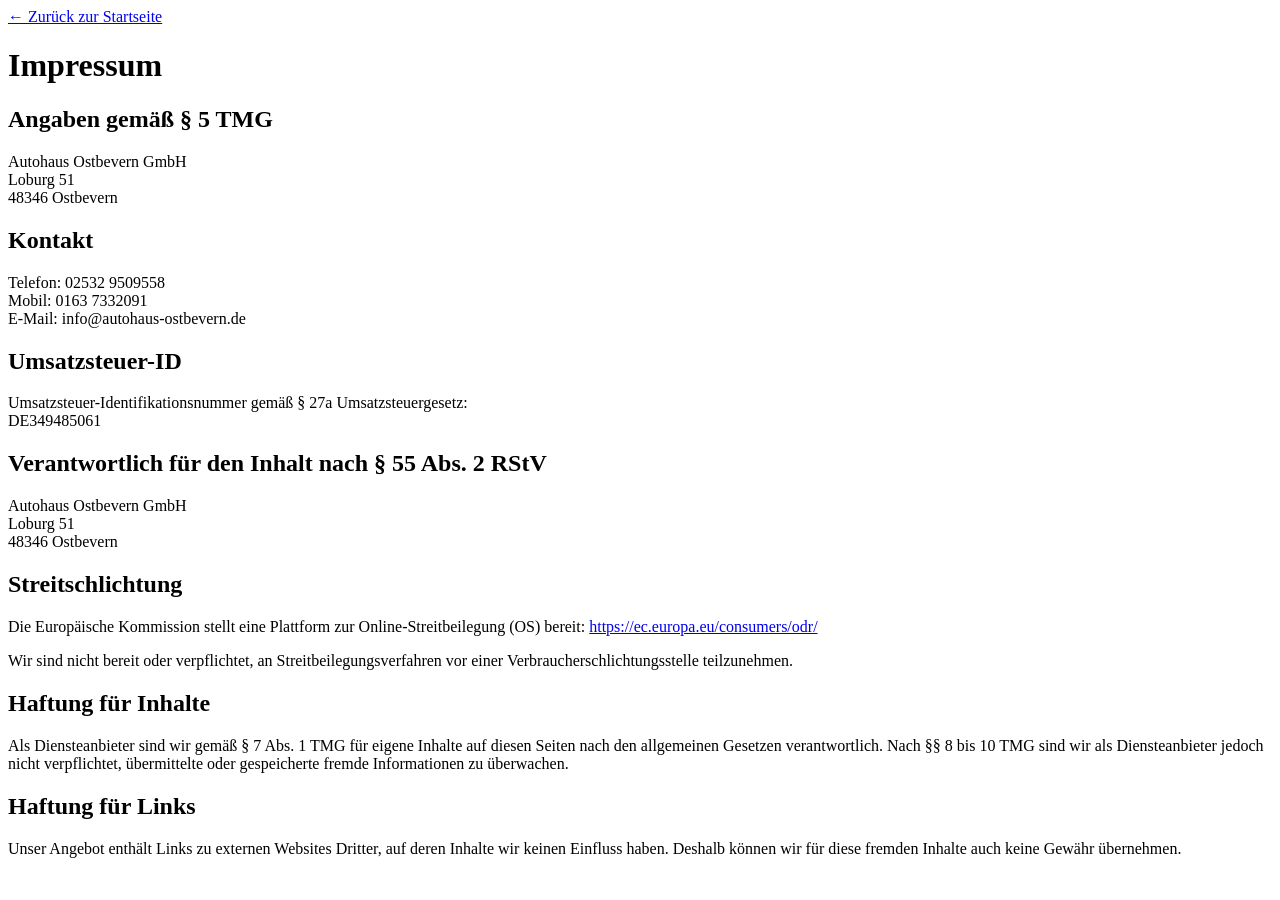
==== index.html @ 28ab373a "Add files via upload" ====
<!doctype html>
<html lang="de">
<head>
  <meta charset="UTF-8" />
  <meta name="viewport" content="width=device-width, initial-scale=1.0" />
  <title>Impressum | Autohaus Ostbevern</title>
  <meta name="description" content="Impressum des Autohaus Ostbevern GmbH." />
  <link rel="stylesheet" href="style.css" />
</head>
<body>
  <main>
    <div class="container legal">
      <a href="index.html" class="back-link">← Zurück zur Startseite</a>
      <h1 class="text-gradient">Impressum</h1>

      <h2>Angaben gemäß § 5 TMG</h2>
      <p>Autohaus Ostbevern GmbH<br />Loburg 51<br />48346 Ostbevern</p>

      <h2>Kontakt</h2>
      <p>Telefon: 02532 9509558<br />Mobil: 0163 7332091<br />E-Mail: info@autohaus-ostbevern.de</p>

      <h2>Umsatzsteuer-ID</h2>
      <p>Umsatzsteuer-Identifikationsnummer gemäß § 27a Umsatzsteuergesetz:<br />DE349485061</p>

      <h2>Verantwortlich für den Inhalt nach § 55 Abs. 2 RStV</h2>
      <p>Autohaus Ostbevern GmbH<br />Loburg 51<br />48346 Ostbevern</p>

      <h2>Streitschlichtung</h2>
      <p>Die Europäische Kommission stellt eine Plattform zur Online-Streitbeilegung (OS) bereit:
        <a href="https://ec.europa.eu/consumers/odr/" target="_blank" rel="noopener noreferrer">https://ec.europa.eu/consumers/odr/</a>
      </p>
      <p>Wir sind nicht bereit oder verpflichtet, an Streitbeilegungsverfahren vor einer Verbraucherschlichtungsstelle teilzunehmen.</p>

      <h2>Haftung für Inhalte</h2>
      <p>Als Diensteanbieter sind wir gemäß § 7 Abs. 1 TMG für eigene Inhalte auf diesen Seiten nach den allgemeinen Gesetzen verantwortlich. Nach §§ 8 bis 10 TMG sind wir als Diensteanbieter jedoch nicht verpflichtet, übermittelte oder gespeicherte fremde Informationen zu überwachen.</p>

      <h2>Haftung für Links</h2>
      <p>Unser Angebot enthält Links zu externen Websites Dritter, auf deren Inhalte wir keinen Einfluss haben. Deshalb können wir für diese fremden Inhalte auch keine Gewähr übernehmen.</p>
    </div>
  </main>
</body>
</html>
---- style.css ----
// Autohaus Ostbevern - Vanilla JS

document.addEventListener('DOMContentLoaded', () => {
  // Update copyright year
  const copyright = document.getElementById('copyright');
  if (copyright) {
    copyright.textContent = `© ${new Date().getFullYear()} Autohaus Ostbevern GmbH. Alle Rechte vorbehalten.`;
  }

  // Scroll-to-top CTA button
  const scrollBtn = document.getElementById('scroll-top-btn');
  if (scrollBtn) {
    scrollBtn.addEventListener('click', () => {
      window.scrollTo({ top: 0, behavior: 'smooth' });
    });
  }

  // Contact form handler (mailto fallback - no backend needed)
  const form = document.getElementById('contact-form');
  if (form) {
    form.addEventListener('submit', (e) => {
      e.preventDefault();
      const data = new FormData(form);
      const name = data.get('name');
      const phone = data.get('phone');
      const email = data.get('email') || '';
      const message = data.get('message');

      const subject = encodeURIComponent(`Anfrage von ${name}`);
      const body = encodeURIComponent(
        `Name: ${name}\nTelefon: ${phone}\nE-Mail: ${email}\n\nNachricht:\n${message}`
      );

      // Open user's email client with prefilled message
      window.location.href = `mailto:info@autohaus-ostbevern.de?subject=${subject}&body=${body}`;

      showToast('Vielen Dank! Ihr E-Mail-Programm öffnet sich jetzt.', 'success');
      form.reset();
    });
  }

  // Fade-in on scroll
  const observer = new IntersectionObserver((entries) => {
    entries.forEach(entry => {
      if (entry.isIntersecting) {
        entry.target.style.opacity = '1';
        entry.target.style.transform = 'translateY(0)';
      }
    });
  }, { threshold: 0.1 });

  document.querySelectorAll('.card, .reason, .gallery-item, .faq-item').forEach(el => {
    el.style.opacity = '0';
    el.style.transform = 'translateY(20px)';
    el.style.transition = 'opacity 0.6s ease, transform 0.6s ease';
    observer.observe(el);
  });
});

function showToast(message, type = 'success') {
  const toast = document.getElementById('toast');
  if (!toast) return;
  toast.textContent = message;
  toast.className = `toast show ${type}`;
  setTimeout(() => { toast.className = 'toast'; }, 4000);
}
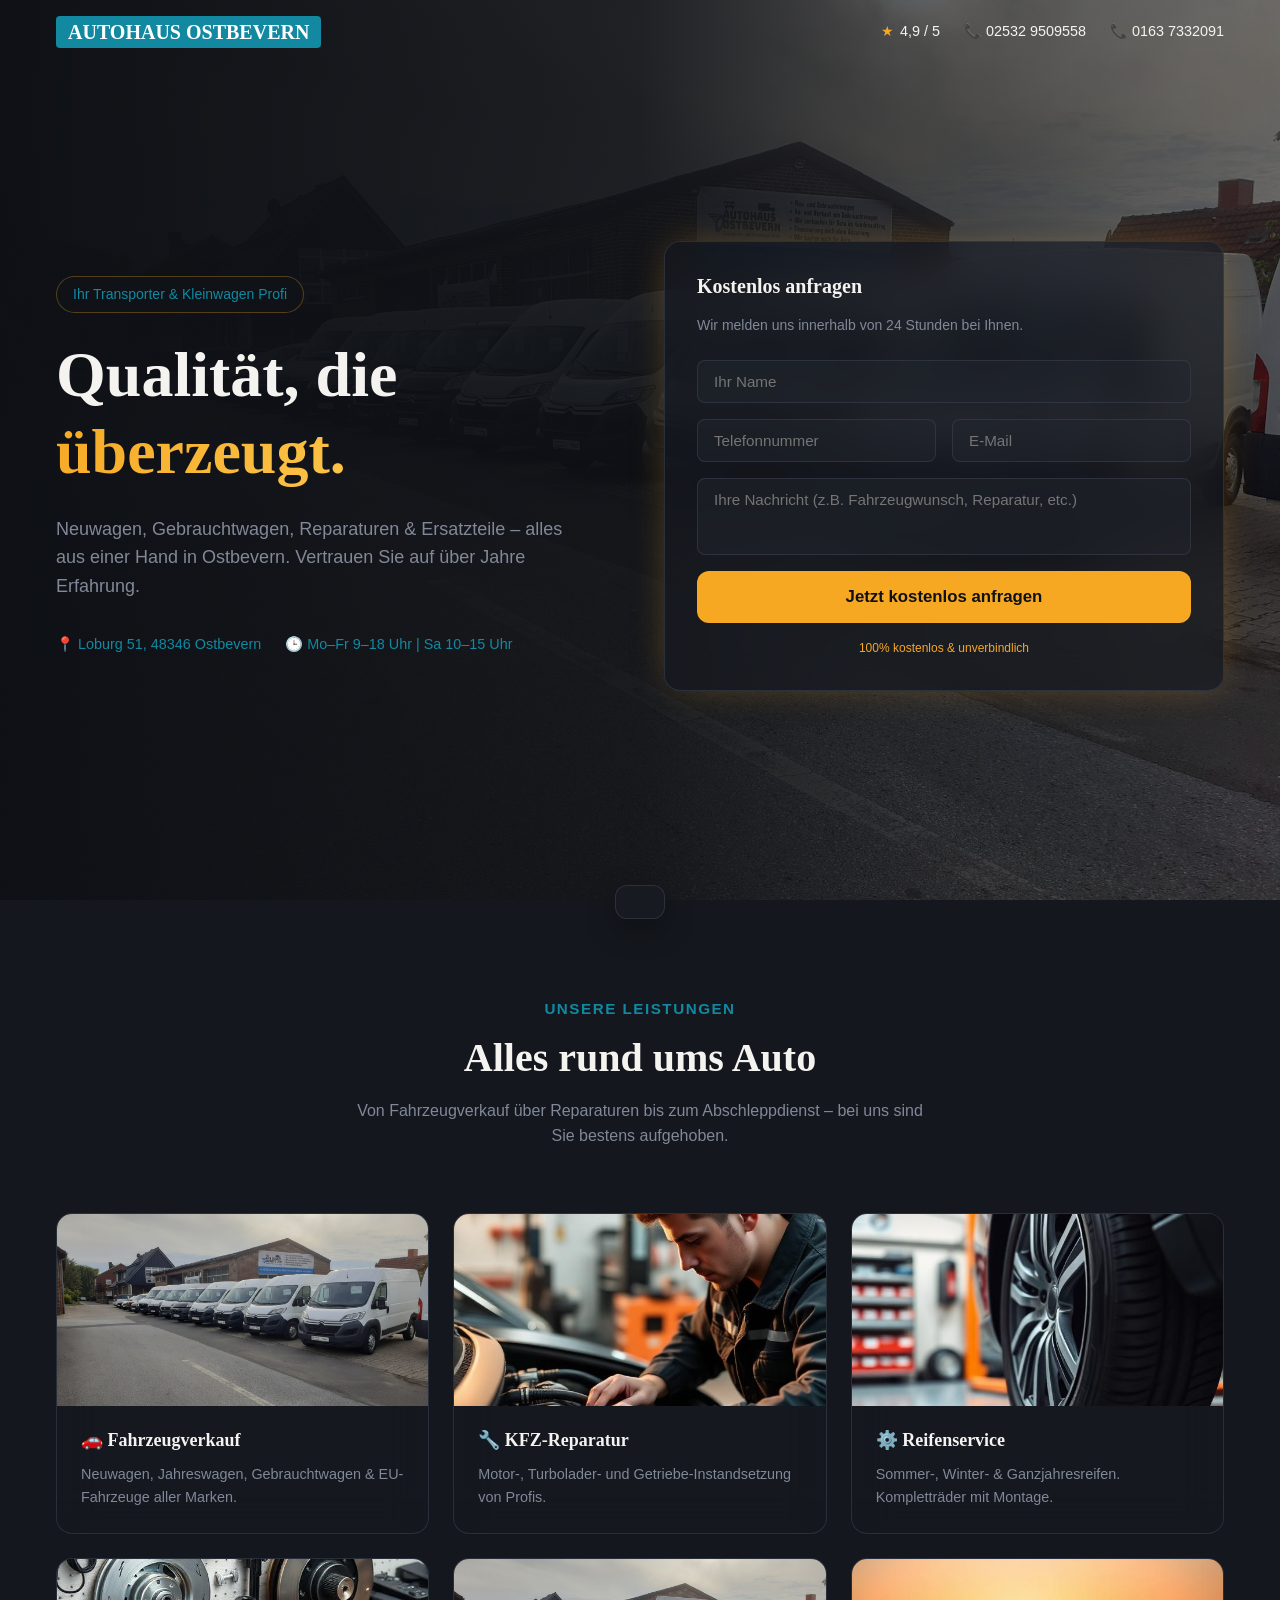
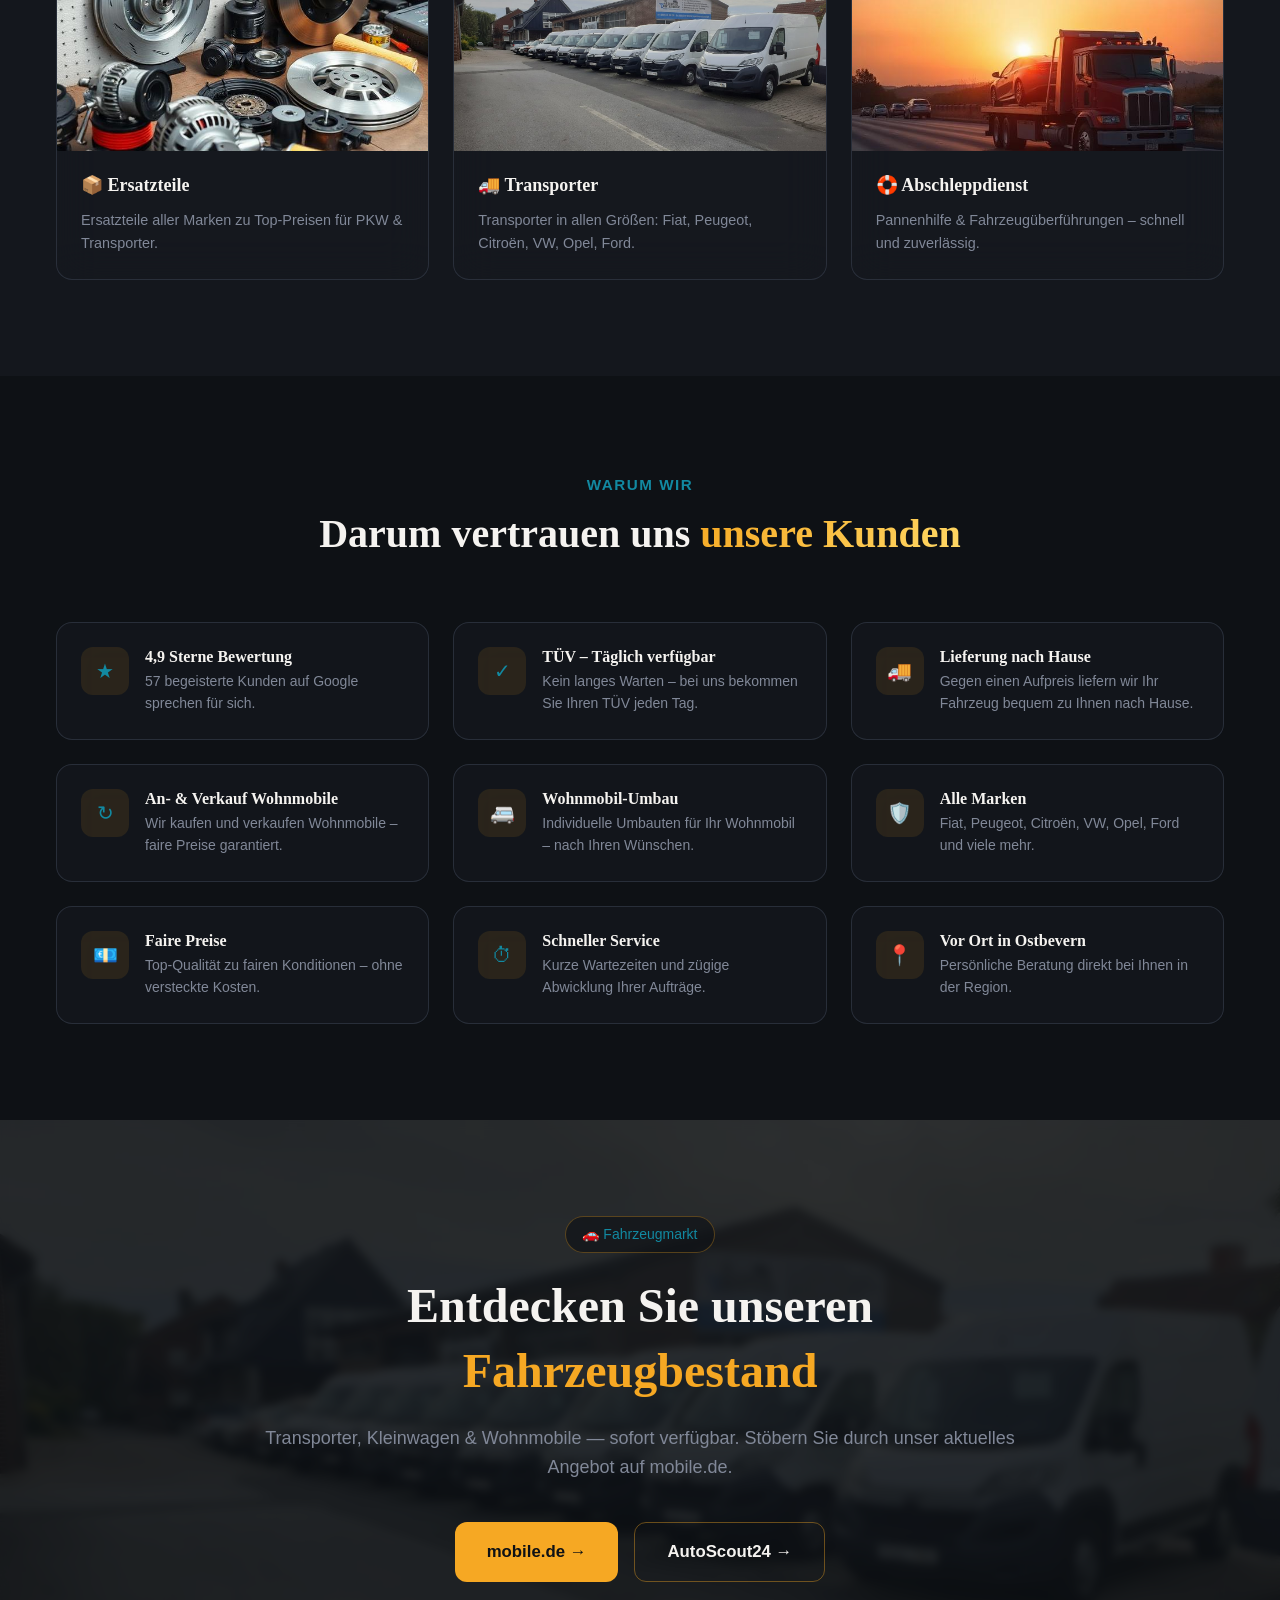
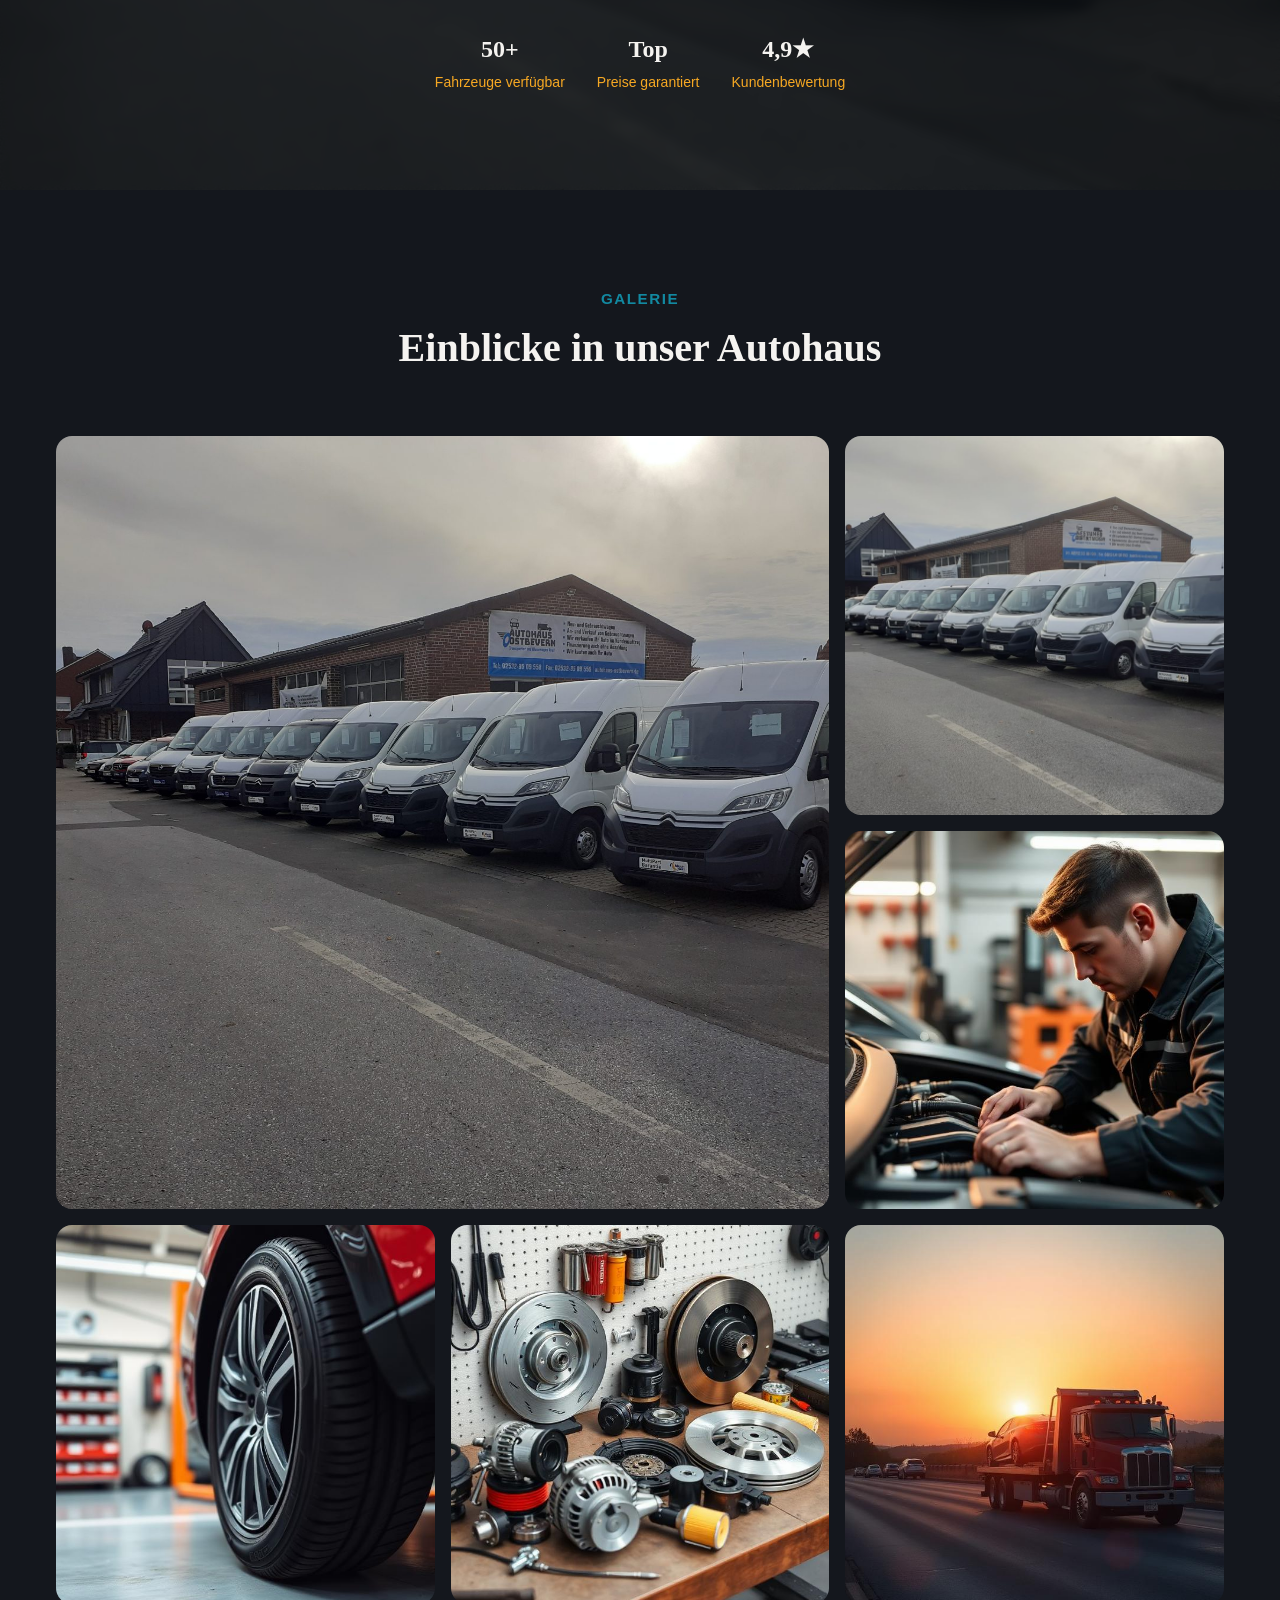
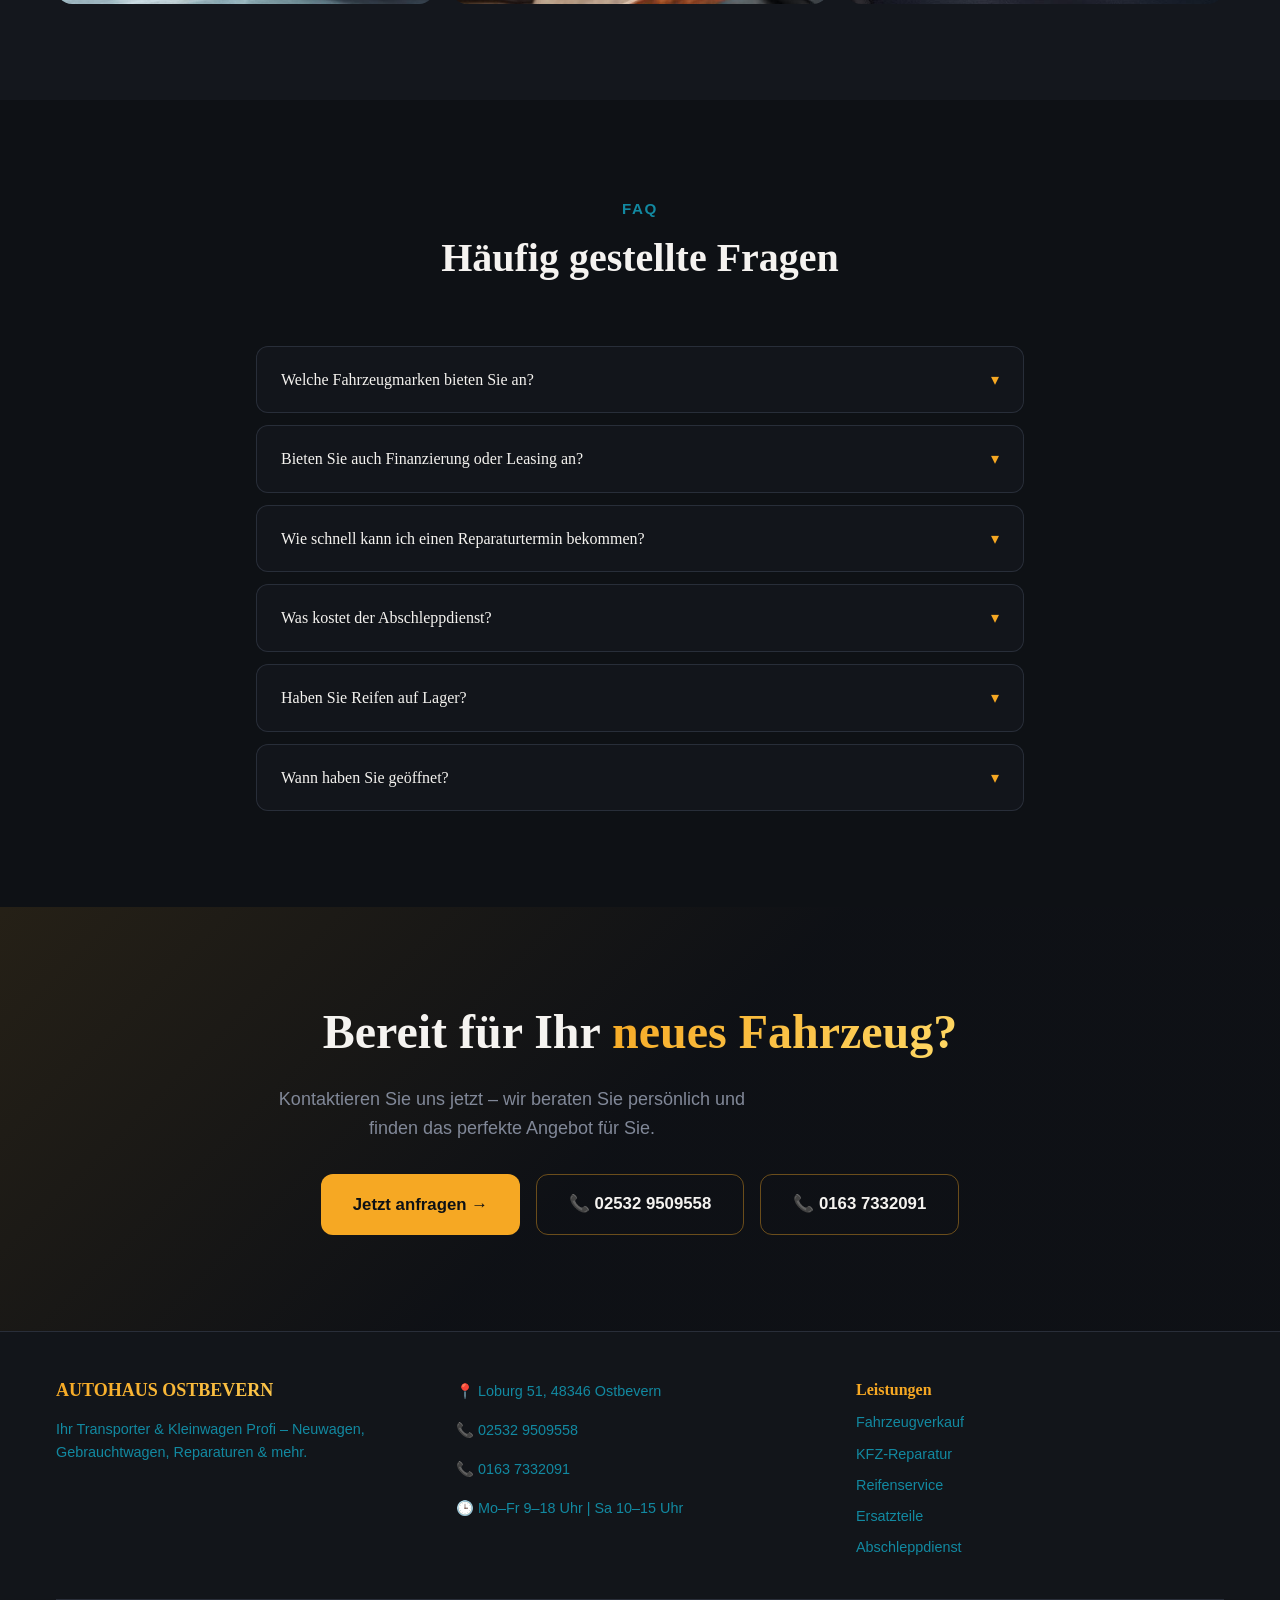
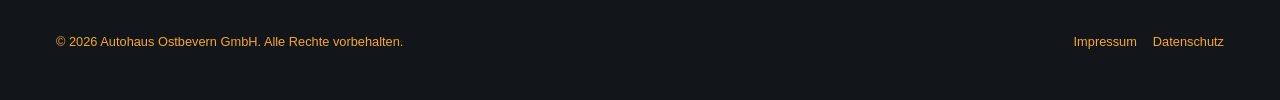
==== commit cee98444: "Add files via upload" ====
--- a/index.html
+++ b/index.html
@@ -3,40 +3,234 @@
 <head>
   <meta charset="UTF-8" />
   <meta name="viewport" content="width=device-width, initial-scale=1.0" />
-  <title>Impressum | Autohaus Ostbevern</title>
-  <meta name="description" content="Impressum des Autohaus Ostbevern GmbH." />
+  <title>Autohaus Ostbevern | KFZ-Meisterbetrieb, Transporter & Kleinwagen</title>
+  <meta name="description" content="Autohaus Ostbevern – Ihr KFZ-Meisterbetrieb in Ostbevern. Transporter, Kleinwagen, Wohnmobile, Reparatur, Reifenservice & Abschleppdienst. ☎ 02532 9509558" />
+  <meta name="author" content="Autohaus Ostbevern GmbH" />
+  <meta name="robots" content="index, follow" />
+
+  <meta property="og:type" content="website" />
+  <meta property="og:title" content="Autohaus Ostbevern | KFZ-Meisterbetrieb & Fahrzeughandel" />
+  <meta property="og:description" content="Transporter, Kleinwagen & Wohnmobile – Verkauf, Reparatur, Reifenservice & Abschleppdienst in Ostbevern." />
+  <meta property="og:image" content="assets/hero-bg.jpg" />
+  <meta property="og:locale" content="de_DE" />
+
   <link rel="stylesheet" href="style.css" />
 </head>
 <body>
   <main>
-    <div class="container legal">
-      <a href="index.html" class="back-link">← Zurück zur Startseite</a>
-      <h1 class="text-gradient">Impressum</h1>
-
-      <h2>Angaben gemäß § 5 TMG</h2>
-      <p>Autohaus Ostbevern GmbH<br />Loburg 51<br />48346 Ostbevern</p>
-
-      <h2>Kontakt</h2>
-      <p>Telefon: 02532 9509558<br />Mobil: 0163 7332091<br />E-Mail: info@autohaus-ostbevern.de</p>
-
-      <h2>Umsatzsteuer-ID</h2>
-      <p>Umsatzsteuer-Identifikationsnummer gemäß § 27a Umsatzsteuergesetz:<br />DE349485061</p>
-
-      <h2>Verantwortlich für den Inhalt nach § 55 Abs. 2 RStV</h2>
-      <p>Autohaus Ostbevern GmbH<br />Loburg 51<br />48346 Ostbevern</p>
-
-      <h2>Streitschlichtung</h2>
-      <p>Die Europäische Kommission stellt eine Plattform zur Online-Streitbeilegung (OS) bereit:
-        <a href="https://ec.europa.eu/consumers/odr/" target="_blank" rel="noopener noreferrer">https://ec.europa.eu/consumers/odr/</a>
-      </p>
-      <p>Wir sind nicht bereit oder verpflichtet, an Streitbeilegungsverfahren vor einer Verbraucherschlichtungsstelle teilzunehmen.</p>
-
-      <h2>Haftung für Inhalte</h2>
-      <p>Als Diensteanbieter sind wir gemäß § 7 Abs. 1 TMG für eigene Inhalte auf diesen Seiten nach den allgemeinen Gesetzen verantwortlich. Nach §§ 8 bis 10 TMG sind wir als Diensteanbieter jedoch nicht verpflichtet, übermittelte oder gespeicherte fremde Informationen zu überwachen.</p>
-
-      <h2>Haftung für Links</h2>
-      <p>Unser Angebot enthält Links zu externen Websites Dritter, auf deren Inhalte wir keinen Einfluss haben. Deshalb können wir für diese fremden Inhalte auch keine Gewähr übernehmen.</p>
-    </div>
+    <!-- HERO -->
+    <section class="hero">
+      <div class="hero-bg">
+        <img src="hero-bg.jpg" alt="Autohaus Ostbevern Showroom" />
+        <div class="hero-overlay"></div>
+      </div>
+
+      <div class="topbar">
+        <div class="container topbar-inner">
+          <h2 class="brand">AUTOHAUS OSTBEVERN</h2>
+          <div class="topbar-info">
+            <span class="info-item"><span class="star">★</span> 4,9 / 5</span>
+            <a href="tel:025329509558" class="info-item">📞 02532 9509558</a>
+            <a href="tel:01637332091" class="info-item">📞 0163 7332091</a>
+          </div>
+        </div>
+      </div>
+
+      <div class="container hero-content">
+        <div class="hero-grid">
+          <div class="hero-text">
+            <span class="badge">Ihr Transporter & Kleinwagen Profi</span>
+            <h1>Qualität, die <span class="text-gradient">überzeugt.</span></h1>
+            <p class="lead">
+              Neuwagen, Gebrauchtwagen, Reparaturen & Ersatzteile – alles aus einer Hand in Ostbevern.
+              Vertrauen Sie auf über Jahre Erfahrung.
+            </p>
+            <div class="hero-meta">
+              <span>📍 Loburg 51, 48346 Ostbevern</span>
+              <span>🕒 Mo–Fr 9–18 Uhr | Sa 10–15 Uhr</span>
+            </div>
+          </div>
+
+          <form class="contact-form glass" id="contact-form">
+            <h3>Kostenlos anfragen</h3>
+            <p class="form-sub">Wir melden uns innerhalb von 24 Stunden bei Ihnen.</p>
+            <input type="text" name="name" placeholder="Ihr Name" required />
+            <div class="form-row">
+              <input type="tel" name="phone" placeholder="Telefonnummer" required />
+              <input type="email" name="email" placeholder="E-Mail" />
+            </div>
+            <textarea name="message" placeholder="Ihre Nachricht (z.B. Fahrzeugwunsch, Reparatur, etc.)" rows="3" required></textarea>
+            <button type="submit" class="btn btn-primary btn-lg btn-block">Jetzt kostenlos anfragen</button>
+            <p class="form-note">100% kostenlos & unverbindlich</p>
+          </form>
+        </div>
+      </div>
+    </section>
+
+    <!-- SERVICES -->
+    <section id="services" class="section section-alt">
+      <div class="container">
+        <div class="section-head">
+          <span class="eyebrow">Unsere Leistungen</span>
+          <h2>Alles rund ums Auto</h2>
+          <p>Von Fahrzeugverkauf über Reparaturen bis zum Abschleppdienst – bei uns sind Sie bestens aufgehoben.</p>
+        </div>
+        <div class="grid-3">
+          <article class="card glass">
+            <div class="card-img"><img src="transporter.jpg" alt="Fahrzeugverkauf" /></div>
+            <div class="card-body"><h3>🚗 Fahrzeugverkauf</h3><p>Neuwagen, Jahreswagen, Gebrauchtwagen & EU-Fahrzeuge aller Marken.</p></div>
+          </article>
+          <article class="card glass">
+            <div class="card-img"><img src="service-repair.jpg" alt="KFZ-Reparatur" /></div>
+            <div class="card-body"><h3>🔧 KFZ-Reparatur</h3><p>Motor-, Turbolader- und Getriebe-Instandsetzung von Profis.</p></div>
+          </article>
+          <article class="card glass">
+            <div class="card-img"><img src="tires.jpg" alt="Reifenservice" /></div>
+            <div class="card-body"><h3>⚙️ Reifenservice</h3><p>Sommer-, Winter- & Ganzjahresreifen. Kompletträder mit Montage.</p></div>
+          </article>
+          <article class="card glass">
+            <div class="card-img"><img src="parts.jpg" alt="Ersatzteile" /></div>
+            <div class="card-body"><h3>📦 Ersatzteile</h3><p>Ersatzteile aller Marken zu Top-Preisen für PKW & Transporter.</p></div>
+          </article>
+          <article class="card glass">
+            <div class="card-img"><img src="transporter.jpg" alt="Transporter" /></div>
+            <div class="card-body"><h3>🚚 Transporter</h3><p>Transporter in allen Größen: Fiat, Peugeot, Citroën, VW, Opel, Ford.</p></div>
+          </article>
+          <article class="card glass">
+            <div class="card-img"><img src="towing.jpg" alt="Abschleppdienst" /></div>
+            <div class="card-body"><h3>🛟 Abschleppdienst</h3><p>Pannenhilfe & Fahrzeugüberführungen – schnell und zuverlässig.</p></div>
+          </article>
+        </div>
+      </div>
+    </section>
+
+    <!-- WHY US -->
+    <section id="why-us" class="section">
+      <div class="container">
+        <div class="section-head">
+          <span class="eyebrow">Warum wir</span>
+          <h2>Darum vertrauen uns <span class="text-gradient">unsere Kunden</span></h2>
+        </div>
+        <div class="grid-3">
+          <div class="reason glass"><div class="reason-icon">★</div><div><h3>4,9 Sterne Bewertung</h3><p>57 begeisterte Kunden auf Google sprechen für sich.</p></div></div>
+          <div class="reason glass"><div class="reason-icon">✓</div><div><h3>TÜV – Täglich verfügbar</h3><p>Kein langes Warten – bei uns bekommen Sie Ihren TÜV jeden Tag.</p></div></div>
+          <div class="reason glass"><div class="reason-icon">🚚</div><div><h3>Lieferung nach Hause</h3><p>Gegen einen Aufpreis liefern wir Ihr Fahrzeug bequem zu Ihnen nach Hause.</p></div></div>
+          <div class="reason glass"><div class="reason-icon">↻</div><div><h3>An- & Verkauf Wohnmobile</h3><p>Wir kaufen und verkaufen Wohnmobile – faire Preise garantiert.</p></div></div>
+          <div class="reason glass"><div class="reason-icon">🚐</div><div><h3>Wohnmobil-Umbau</h3><p>Individuelle Umbauten für Ihr Wohnmobil – nach Ihren Wünschen.</p></div></div>
+          <div class="reason glass"><div class="reason-icon">🛡️</div><div><h3>Alle Marken</h3><p>Fiat, Peugeot, Citroën, VW, Opel, Ford und viele mehr.</p></div></div>
+          <div class="reason glass"><div class="reason-icon">💶</div><div><h3>Faire Preise</h3><p>Top-Qualität zu fairen Konditionen – ohne versteckte Kosten.</p></div></div>
+          <div class="reason glass"><div class="reason-icon">⏱</div><div><h3>Schneller Service</h3><p>Kurze Wartezeiten und zügige Abwicklung Ihrer Aufträge.</p></div></div>
+          <div class="reason glass"><div class="reason-icon">📍</div><div><h3>Vor Ort in Ostbevern</h3><p>Persönliche Beratung direkt bei Ihnen in der Region.</p></div></div>
+        </div>
+      </div>
+    </section>
+
+    <!-- VEHICLES CTA -->
+    <section class="vehicles">
+      <div class="vehicles-bg"><img src="transporter.jpg" alt="Fahrzeugbestand" /><div class="vehicles-overlay"></div></div>
+      <div class="container vehicles-content">
+        <span class="badge"><span>🚗</span> Fahrzeugmarkt</span>
+        <h2>Entdecken Sie unseren <span class="text-primary">Fahrzeugbestand</span></h2>
+        <p class="lead-center">Transporter, Kleinwagen & Wohnmobile — sofort verfügbar. Stöbern Sie durch unser aktuelles Angebot auf mobile.de.</p>
+        <div class="cta-buttons">
+          <a href="https://home.mobile.de/AUTOHAUSOSTBEVERN" target="_blank" rel="noopener noreferrer" class="btn btn-primary btn-lg">mobile.de →</a>
+          <a href="https://www.autoscout24.de/haendler/autohaus-ostbevern" target="_blank" rel="noopener noreferrer" class="btn btn-outline btn-lg">AutoScout24 →</a>
+        </div>
+        <div class="stats">
+          <div><strong>50+</strong><span>Fahrzeuge verfügbar</span></div>
+          <div><strong>Top</strong><span>Preise garantiert</span></div>
+          <div><strong>4,9★</strong><span>Kundenbewertung</span></div>
+        </div>
+      </div>
+    </section>
+
+    <!-- GALLERY -->
+    <section id="gallery" class="section section-alt">
+      <div class="container">
+        <div class="section-head">
+          <span class="eyebrow">Galerie</span>
+          <h2>Einblicke in unser Autohaus</h2>
+        </div>
+        <div class="gallery">
+          <div class="gallery-item gallery-large"><img src="hero-bg.jpg" alt="Autohaus Ostbevern Außenansicht" /></div>
+          <div class="gallery-item"><img src="transporter.jpg" alt="Transporter Bestand" /></div>
+          <div class="gallery-item"><img src="service-repair.jpg" alt="KFZ Werkstatt" /></div>
+          <div class="gallery-item"><img src="tires.jpg" alt="Reifenservice" /></div>
+          <div class="gallery-item"><img src="parts.jpg" alt="Ersatzteile" /></div>
+          <div class="gallery-item"><img src="towing.jpg" alt="Abschleppdienst" /></div>
+        </div>
+      </div>
+    </section>
+
+    <!-- FAQ -->
+    <section id="faq" class="section">
+      <div class="container container-narrow">
+        <div class="section-head">
+          <span class="eyebrow">FAQ</span>
+          <h2>Häufig gestellte Fragen</h2>
+        </div>
+        <div class="faq">
+          <details class="faq-item glass"><summary>Welche Fahrzeugmarken bieten Sie an?</summary><p>Wir führen Fahrzeuge und Transporter von Fiat, Peugeot, Citroën, VW, Opel, Ford und weiteren Marken – als Neuwagen, Jahreswagen, Gebrauchtwagen oder EU-Fahrzeuge. Dank unserer ausgebauten logistischen Struktur ist jedes Auto auf Bestellung verfügbar.</p></details>
+          <details class="faq-item glass"><summary>Bieten Sie auch Finanzierung oder Leasing an?</summary><p>Ja, wir bieten flexible Finanzierungs- und Leasingoptionen an – auch ohne Anzahlung möglich. Kontaktieren Sie uns für ein individuelles Angebot.</p></details>
+          <details class="faq-item glass"><summary>Wie schnell kann ich einen Reparaturtermin bekommen?</summary><p>Sofort! Bei uns gibt es keine langen Wartezeiten. Kommen Sie einfach vorbei – wir kümmern uns direkt um Ihr Fahrzeug.</p></details>
+          <details class="faq-item glass"><summary>Was kostet der Abschleppdienst?</summary><p>Wir bieten transparente Festpreise für unseren Abschleppdienst und Überführungen. Kontaktieren Sie uns für ein genaues Angebot.</p></details>
+          <details class="faq-item glass"><summary>Haben Sie Reifen auf Lager?</summary><p>Ja, wir führen Sommer-, Winter- und Ganzjahresreifen sowie Kompletträder aller Größen und Marken zu Top-Preisen – mit und ohne Montage.</p></details>
+          <details class="faq-item glass"><summary>Wann haben Sie geöffnet?</summary><p>Montag bis Freitag von 9:00 bis 18:00 Uhr, Samstag von 10:00 bis 15:00 Uhr. Sonntags geschlossen.</p></details>
+        </div>
+      </div>
+    </section>
+
+    <!-- CTA -->
+    <section class="section cta-section">
+      <div class="container container-narrow text-center">
+        <h2>Bereit für Ihr <span class="text-gradient">neues Fahrzeug?</span></h2>
+        <p class="lead">Kontaktieren Sie uns jetzt – wir beraten Sie persönlich und finden das perfekte Angebot für Sie.</p>
+        <div class="cta-buttons">
+          <button class="btn btn-primary btn-lg" id="scroll-top-btn">Jetzt anfragen →</button>
+          <a href="tel:025329509558" class="btn btn-outline btn-lg">📞 02532 9509558</a>
+          <a href="tel:01637332091" class="btn btn-outline btn-lg">📞 0163 7332091</a>
+        </div>
+      </div>
+    </section>
+
+    <!-- FOOTER -->
+    <footer class="footer">
+      <div class="container">
+        <div class="footer-grid">
+          <div>
+            <h3 class="text-gradient">AUTOHAUS OSTBEVERN</h3>
+            <p>Ihr Transporter & Kleinwagen Profi – Neuwagen, Gebrauchtwagen, Reparaturen & mehr.</p>
+          </div>
+          <div class="footer-info">
+            <div>📍 Loburg 51, 48346 Ostbevern</div>
+            <div>📞 02532 9509558</div>
+            <div>📞 0163 7332091</div>
+            <div>🕒 Mo–Fr 9–18 Uhr | Sa 10–15 Uhr</div>
+          </div>
+          <div>
+            <h4>Leistungen</h4>
+            <ul>
+              <li>Fahrzeugverkauf</li>
+              <li>KFZ-Reparatur</li>
+              <li>Reifenservice</li>
+              <li>Ersatzteile</li>
+              <li>Abschleppdienst</li>
+            </ul>
+          </div>
+        </div>
+        <div class="footer-bottom">
+          <span id="copyright">© Autohaus Ostbevern GmbH. Alle Rechte vorbehalten.</span>
+          <div class="footer-links">
+            <a href="impressum.html">Impressum</a>
+            <a href="datenschutz.html">Datenschutz</a>
+          </div>
+        </div>
+      </div>
+    </footer>
   </main>
+
+  <div id="toast" class="toast" role="status" aria-live="polite"></div>
+
+  <script src="script.js"></script>
 </body>
 </html>
--- a/style.css
+++ b/style.css
@@ -1,66 +1,368 @@
-// Autohaus Ostbevern - Vanilla JS
-
-document.addEventListener('DOMContentLoaded', () => {
-  // Update copyright year
-  const copyright = document.getElementById('copyright');
-  if (copyright) {
-    copyright.textContent = `© ${new Date().getFullYear()} Autohaus Ostbevern GmbH. Alle Rechte vorbehalten.`;
-  }
-
-  // Scroll-to-top CTA button
-  const scrollBtn = document.getElementById('scroll-top-btn');
-  if (scrollBtn) {
-    scrollBtn.addEventListener('click', () => {
-      window.scrollTo({ top: 0, behavior: 'smooth' });
-    });
-  }
-
-  // Contact form handler (mailto fallback - no backend needed)
-  const form = document.getElementById('contact-form');
-  if (form) {
-    form.addEventListener('submit', (e) => {
-      e.preventDefault();
-      const data = new FormData(form);
-      const name = data.get('name');
-      const phone = data.get('phone');
-      const email = data.get('email') || '';
-      const message = data.get('message');
-
-      const subject = encodeURIComponent(`Anfrage von ${name}`);
-      const body = encodeURIComponent(
-        `Name: ${name}\nTelefon: ${phone}\nE-Mail: ${email}\n\nNachricht:\n${message}`
-      );
-
-      // Open user's email client with prefilled message
-      window.location.href = `mailto:info@autohaus-ostbevern.de?subject=${subject}&body=${body}`;
-
-      showToast('Vielen Dank! Ihr E-Mail-Programm öffnet sich jetzt.', 'success');
-      form.reset();
-    });
-  }
-
-  // Fade-in on scroll
-  const observer = new IntersectionObserver((entries) => {
-    entries.forEach(entry => {
-      if (entry.isIntersecting) {
-        entry.target.style.opacity = '1';
-        entry.target.style.transform = 'translateY(0)';
-      }
-    });
-  }, { threshold: 0.1 });
-
-  document.querySelectorAll('.card, .reason, .gallery-item, .faq-item').forEach(el => {
-    el.style.opacity = '0';
-    el.style.transform = 'translateY(20px)';
-    el.style.transition = 'opacity 0.6s ease, transform 0.6s ease';
-    observer.observe(el);
-  });
-});
-
-function showToast(message, type = 'success') {
-  const toast = document.getElementById('toast');
-  if (!toast) return;
-  toast.textContent = message;
-  toast.className = `toast show ${type}`;
-  setTimeout(() => { toast.className = 'toast'; }, 4000);
-}
+/* ===== Design Tokens ===== */
+:root {
+  --bg: hsl(220, 20%, 7%);
+  --fg: hsl(40, 20%, 95%);
+  --card: hsl(220, 18%, 11%);
+  --muted: hsl(220, 10%, 55%);
+  --border: hsla(220, 15%, 30%, 0.5);
+  --primary: hsl(38, 92%, 55%);
+  --primary-fg: hsl(220, 20%, 7%);
+  --secondary: hsl(220, 15%, 16%);
+  --cyan: hsl(190, 80%, 35%);
+  --radius: 0.75rem;
+  --container: 1200px;
+}
+
+* { box-sizing: border-box; margin: 0; padding: 0; }
+
+html { scroll-behavior: smooth; }
+
+body {
+  background: var(--bg);
+  color: var(--fg);
+  font-family: 'Helvetica Neue', Arial, sans-serif;
+  line-height: 1.6;
+  -webkit-font-smoothing: antialiased;
+}
+
+h1, h2, h3, h4 {
+  font-family: Georgia, 'Times New Roman', serif;
+  font-weight: 700;
+  line-height: 1.2;
+}
+
+a { color: inherit; text-decoration: none; }
+img { max-width: 100%; display: block; }
+
+.container { max-width: var(--container); margin: 0 auto; padding: 0 1rem; }
+.container-narrow { max-width: 800px; }
+.text-center { text-align: center; }
+.text-gradient {
+  background: linear-gradient(135deg, hsl(38, 92%, 55%), hsl(45, 100%, 70%));
+  -webkit-background-clip: text;
+  background-clip: text;
+  color: transparent;
+}
+.text-primary { color: var(--primary); }
+
+.glass {
+  background: hsla(220, 18%, 11%, 0.6);
+  backdrop-filter: blur(20px);
+  -webkit-backdrop-filter: blur(20px);
+  border: 1px solid var(--border);
+}
+
+.badge {
+  display: inline-block;
+  padding: 0.4rem 1rem;
+  border-radius: 999px;
+  border: 1px solid hsla(38, 92%, 55%, 0.3);
+  font-size: 0.875rem;
+  font-weight: 500;
+  color: var(--cyan);
+  background: hsla(220, 15%, 8%, 0.7);
+  margin-bottom: 1.5rem;
+}
+
+.eyebrow {
+  display: inline-block;
+  font-weight: 600;
+  text-transform: uppercase;
+  letter-spacing: 0.1em;
+  color: var(--cyan);
+  font-size: 0.95rem;
+}
+
+/* ===== Buttons ===== */
+.btn {
+  display: inline-flex;
+  align-items: center;
+  justify-content: center;
+  gap: 0.5rem;
+  padding: 0.75rem 1.5rem;
+  border-radius: var(--radius);
+  font-weight: 600;
+  font-size: 0.95rem;
+  cursor: pointer;
+  border: none;
+  transition: all 0.2s;
+  text-align: center;
+}
+.btn-primary { background: var(--primary); color: var(--primary-fg); }
+.btn-primary:hover { background: hsl(38, 92%, 50%); transform: translateY(-1px); }
+.btn-outline {
+  background: transparent;
+  border: 1px solid hsla(38, 92%, 55%, 0.4);
+  color: var(--fg);
+}
+.btn-outline:hover { background: var(--primary); color: var(--primary-fg); }
+.btn-lg { padding: 1rem 2rem; font-size: 1.05rem; }
+.btn-block { width: 100%; }
+.btn:disabled { opacity: 0.6; cursor: not-allowed; }
+
+/* ===== Hero ===== */
+.hero {
+  position: relative;
+  min-height: 100vh;
+  display: flex;
+  align-items: center;
+  overflow: hidden;
+}
+.hero-bg { position: absolute; inset: 0; z-index: 0; }
+.hero-bg img { width: 100%; height: 100%; object-fit: cover; }
+.hero-overlay {
+  position: absolute; inset: 0;
+  background: linear-gradient(to right, var(--bg), hsla(220, 20%, 7%, 0.9), hsla(220, 20%, 7%, 0.4));
+}
+
+.topbar {
+  position: absolute;
+  top: 0; left: 0; right: 0;
+  z-index: 20;
+  padding: 1rem 0;
+}
+.topbar-inner {
+  display: flex;
+  align-items: center;
+  justify-content: space-between;
+  flex-wrap: wrap;
+  gap: 1rem;
+}
+.brand {
+  font-size: 1.25rem;
+  font-weight: 700;
+  background: var(--cyan);
+  color: white;
+  padding: 0.25rem 0.75rem;
+  border-radius: 4px;
+}
+.topbar-info { display: flex; gap: 1.5rem; font-size: 0.9rem; flex-wrap: wrap; }
+.info-item { color: var(--fg); display: inline-flex; gap: 0.4rem; align-items: center; }
+.star { color: var(--primary); }
+
+.hero-content { position: relative; z-index: 10; padding: 6rem 1rem 4rem; width: 100%; }
+.hero-grid { display: grid; grid-template-columns: 1fr; gap: 3rem; align-items: center; }
+@media (min-width: 1024px) { .hero-grid { grid-template-columns: 1fr 1fr; } }
+
+.hero-text h1 {
+  font-size: clamp(2.5rem, 6vw, 4rem);
+  margin-bottom: 1.5rem;
+}
+.hero-text h1 .text-gradient { display: block; }
+.lead { font-size: 1.125rem; color: var(--muted); margin-bottom: 2rem; max-width: 32rem; }
+.hero-meta { display: flex; flex-wrap: wrap; gap: 1.5rem; font-size: 0.9rem; color: var(--cyan); }
+
+/* ===== Contact Form ===== */
+.contact-form {
+  border-radius: 1rem;
+  padding: 2rem;
+  display: flex;
+  flex-direction: column;
+  gap: 1rem;
+  box-shadow: 0 0 40px -10px hsla(38, 92%, 55%, 0.4);
+}
+.contact-form h3 { font-size: 1.25rem; }
+.form-sub { font-size: 0.875rem; color: var(--muted); margin-bottom: 0.5rem; }
+.form-row { display: grid; grid-template-columns: 1fr 1fr; gap: 1rem; }
+.contact-form input, .contact-form textarea {
+  background: hsla(220, 15%, 16%, 0.5);
+  border: 1px solid var(--border);
+  color: var(--fg);
+  padding: 0.75rem 1rem;
+  border-radius: 0.5rem;
+  font-size: 0.95rem;
+  font-family: inherit;
+  width: 100%;
+  resize: none;
+}
+.contact-form input:focus, .contact-form textarea:focus {
+  outline: none;
+  border-color: var(--primary);
+}
+.form-note { text-align: center; font-size: 0.75rem; color: var(--primary); }
+
+/* ===== Sections ===== */
+.section { padding: 6rem 0; }
+.section-alt { background: hsla(220, 15%, 16%, 0.3); }
+.section-head { text-align: center; margin-bottom: 4rem; }
+.section-head h2 { font-size: clamp(1.75rem, 4vw, 2.5rem); margin-top: 0.75rem; }
+.section-head p { color: var(--muted); margin-top: 1rem; max-width: 36rem; margin-left: auto; margin-right: auto; }
+
+/* ===== Grids ===== */
+.grid-3 {
+  display: grid;
+  grid-template-columns: 1fr;
+  gap: 1.5rem;
+}
+@media (min-width: 768px) { .grid-3 { grid-template-columns: 1fr 1fr; } }
+@media (min-width: 1024px) { .grid-3 { grid-template-columns: 1fr 1fr 1fr; } }
+
+/* ===== Service Cards ===== */
+.card { border-radius: 1rem; overflow: hidden; transition: border-color 0.3s; }
+.card:hover { border-color: hsla(38, 92%, 55%, 0.4); }
+.card-img { height: 12rem; overflow: hidden; }
+.card-img img { width: 100%; height: 100%; object-fit: cover; transition: transform 0.5s; }
+.card:hover .card-img img { transform: scale(1.05); }
+.card-body { padding: 1.5rem; }
+.card-body h3 { font-size: 1.125rem; margin-bottom: 0.75rem; }
+.card-body p { font-size: 0.9rem; color: var(--muted); }
+
+/* ===== Why Us ===== */
+.reason {
+  display: flex;
+  gap: 1rem;
+  padding: 1.5rem;
+  border-radius: 1rem;
+  transition: border-color 0.2s;
+}
+.reason:hover { border-color: hsla(38, 92%, 55%, 0.3); }
+.reason-icon {
+  width: 3rem; height: 3rem;
+  flex-shrink: 0;
+  border-radius: 0.75rem;
+  background: hsla(38, 92%, 55%, 0.1);
+  display: flex; align-items: center; justify-content: center;
+  color: var(--cyan);
+  font-size: 1.25rem;
+}
+.reason h3 { font-size: 1rem; margin-bottom: 0.25rem; }
+.reason p { font-size: 0.875rem; color: var(--muted); }
+
+/* ===== Vehicles CTA ===== */
+.vehicles { position: relative; padding: 6rem 0; overflow: hidden; }
+.vehicles-bg { position: absolute; inset: 0; }
+.vehicles-bg img { width: 100%; height: 100%; object-fit: cover; }
+.vehicles-overlay {
+  position: absolute; inset: 0;
+  background: hsla(220, 20%, 7%, 0.85);
+  backdrop-filter: blur(4px);
+}
+.vehicles-content { position: relative; z-index: 10; max-width: 800px; margin: 0 auto; text-align: center; }
+.vehicles-content h2 { font-size: clamp(2rem, 5vw, 3rem); margin-bottom: 1.5rem; }
+.vehicles-content h2 .text-primary { display: block; margin-top: 0.5rem; }
+.lead-center { font-size: 1.125rem; color: var(--muted); margin-bottom: 2.5rem; }
+.cta-buttons { display: flex; flex-wrap: wrap; gap: 1rem; justify-content: center; }
+.stats {
+  display: flex; flex-wrap: wrap; gap: 2rem;
+  justify-content: center;
+  margin-top: 3rem;
+}
+.stats > div { text-align: center; }
+.stats strong { font-size: 1.5rem; font-family: Georgia, serif; display: block; }
+.stats span { font-size: 0.875rem; color: var(--primary); }
+
+/* ===== Gallery ===== */
+.gallery {
+  display: grid;
+  grid-template-columns: repeat(2, 1fr);
+  gap: 1rem;
+}
+@media (min-width: 1024px) { .gallery { grid-template-columns: repeat(3, 1fr); } }
+.gallery-item { overflow: hidden; border-radius: 1rem; aspect-ratio: 1 / 1; }
+.gallery-item img { width: 100%; height: 100%; object-fit: cover; transition: transform 0.5s; cursor: pointer; }
+.gallery-item img:hover { transform: scale(1.05); }
+.gallery-large { grid-column: span 2; grid-row: span 2; aspect-ratio: 1 / 1; }
+@media (max-width: 1023px) { .gallery-large { grid-column: span 2; grid-row: auto; aspect-ratio: 16 / 9; } }
+
+/* ===== FAQ ===== */
+.faq { display: flex; flex-direction: column; gap: 0.75rem; }
+.faq-item {
+  border-radius: 0.75rem;
+  padding: 0 1.5rem;
+  transition: border-color 0.2s;
+}
+.faq-item:hover { border-color: hsla(38, 92%, 55%, 0.3); }
+.faq-item summary {
+  font-family: Georgia, serif;
+  font-weight: 500;
+  padding: 1.25rem 0;
+  cursor: pointer;
+  list-style: none;
+  display: flex;
+  justify-content: space-between;
+  align-items: center;
+}
+.faq-item summary::-webkit-details-marker { display: none; }
+.faq-item summary::after { content: '▾'; color: var(--primary); transition: transform 0.2s; }
+.faq-item[open] summary::after { transform: rotate(180deg); }
+.faq-item p { color: var(--muted); padding-bottom: 1.25rem; }
+
+/* ===== CTA Section ===== */
+.cta-section {
+  background: linear-gradient(135deg, hsla(38, 92%, 55%, 0.1), var(--bg), var(--bg));
+}
+.cta-section h2 { font-size: clamp(2rem, 5vw, 3rem); margin-bottom: 1.5rem; }
+
+/* ===== Footer ===== */
+.footer {
+  border-top: 1px solid var(--border);
+  padding: 3rem 0;
+  background: hsla(220, 18%, 11%, 0.5);
+}
+.footer-grid {
+  display: grid;
+  grid-template-columns: 1fr;
+  gap: 2rem;
+}
+@media (min-width: 768px) { .footer-grid { grid-template-columns: repeat(3, 1fr); } }
+.footer h3 { font-size: 1.125rem; margin-bottom: 1rem; }
+.footer h4 { font-size: 1rem; margin-bottom: 0.75rem; color: var(--primary); }
+.footer p, .footer-info > div, .footer ul li {
+  color: var(--cyan);
+  font-size: 0.9rem;
+  margin-bottom: 0.5rem;
+}
+.footer ul { list-style: none; }
+.footer-info { display: flex; flex-direction: column; gap: 0.5rem; }
+.footer-bottom {
+  border-top: 1px solid var(--border);
+  margin-top: 2rem;
+  padding-top: 2rem;
+  display: flex;
+  flex-direction: column;
+  gap: 0.5rem;
+  align-items: center;
+  justify-content: space-between;
+  font-size: 0.8rem;
+  color: var(--primary);
+}
+@media (min-width: 640px) { .footer-bottom { flex-direction: row; } }
+.footer-links { display: flex; gap: 1rem; }
+.footer-links a:hover { text-decoration: underline; }
+
+/* ===== Toast ===== */
+.toast {
+  position: fixed;
+  bottom: 2rem;
+  left: 50%;
+  transform: translateX(-50%) translateY(150%);
+  background: var(--card);
+  color: var(--fg);
+  padding: 1rem 1.5rem;
+  border-radius: 0.75rem;
+  border: 1px solid var(--border);
+  box-shadow: 0 10px 30px hsla(0, 0%, 0%, 0.3);
+  max-width: 90%;
+  z-index: 1000;
+  transition: transform 0.3s ease;
+}
+.toast.show { transform: translateX(-50%) translateY(0); }
+.toast.success { border-color: hsl(142, 70%, 45%); }
+.toast.error { border-color: hsl(0, 84%, 60%); }
+
+/* ===== Legal pages ===== */
+.legal { padding: 3rem 0; max-width: 800px; }
+.legal h1 { font-size: 2rem; margin-bottom: 2rem; }
+.legal h2 { font-size: 1.125rem; margin-bottom: 0.5rem; margin-top: 1.5rem; }
+.legal h3 { font-size: 1rem; margin-top: 0.75rem; margin-bottom: 0.25rem; }
+.legal p, .legal ul { font-size: 0.9rem; color: hsla(40, 20%, 95%, 0.8); margin-bottom: 1rem; line-height: 1.7; }
+.legal ul { padding-left: 1.5rem; }
+.back-link { display: inline-flex; align-items: center; gap: 0.5rem; color: var(--primary); margin-bottom: 2rem; }
+.back-link:hover { text-decoration: underline; }
+
+/* ===== Responsive Tweaks ===== */
+@media (max-width: 640px) {
+  .form-row { grid-template-columns: 1fr; }
+  .topbar-info { font-size: 0.8rem; gap: 0.75rem; }
+  .section { padding: 4rem 0; }
+}
